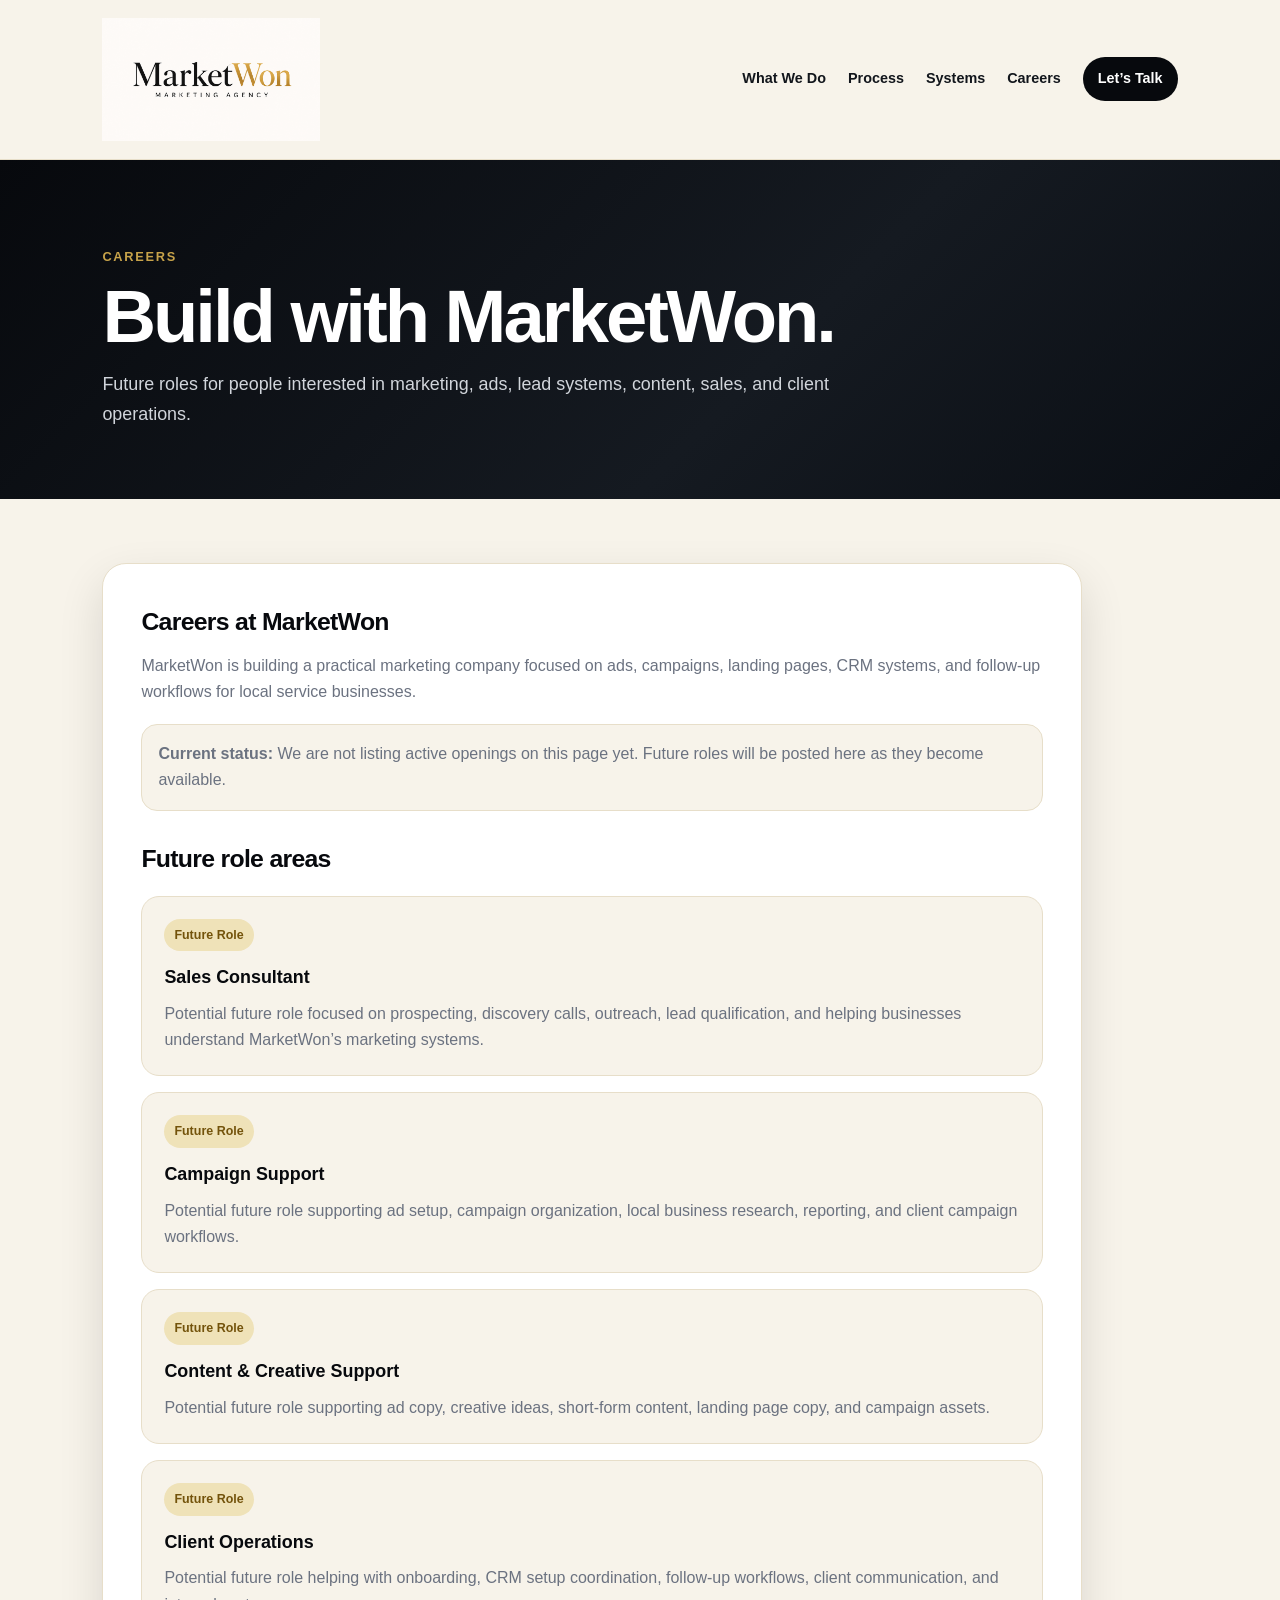
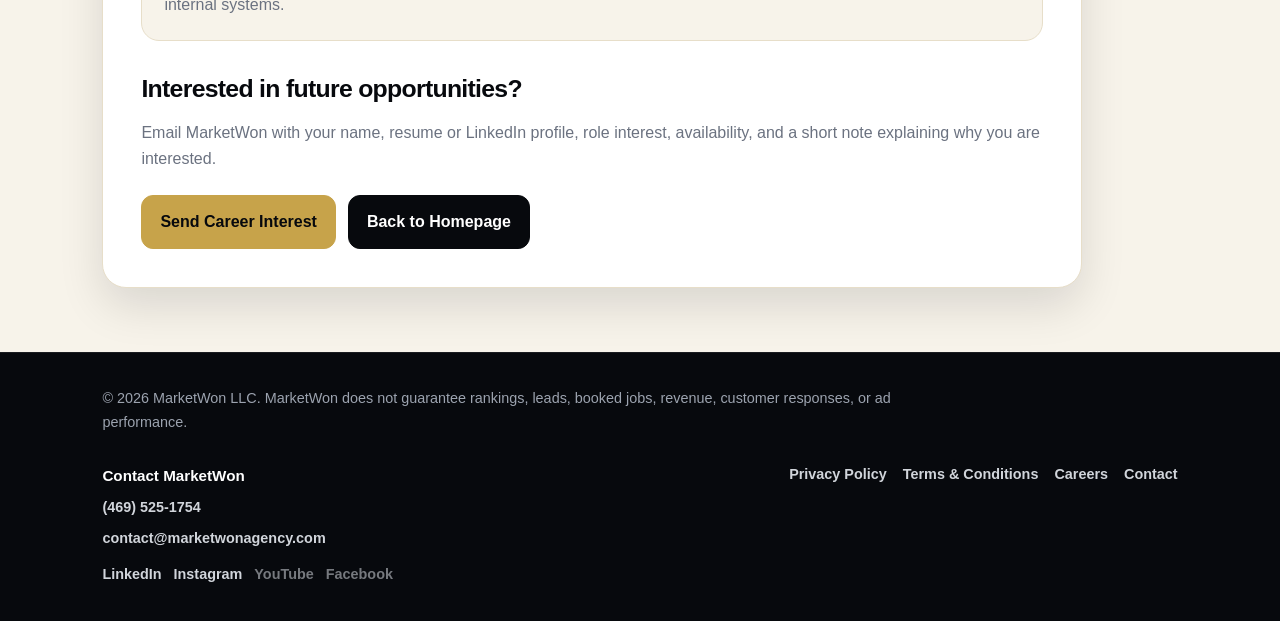
==== careers.html @ d6cac396 "Update favicon and site logo in careers.html" ====
<!DOCTYPE html>
<html lang="en">
<head>
  <meta charset="UTF-8" />
  <meta name="viewport" content="width=device-width, initial-scale=1.0" />
  <title>Careers | MarketWon Agency</title>
  <meta name="description" content="Future career opportunities at MarketWon, including sales, marketing, campaign support, content, and client operations." />
  <link rel="icon" href="MarketWon%20MW%20Logo.png" type="image/png" />
  <style>
    :root {
      --black: #07090D;
      --charcoal: #12161C;
      --cream: #F7F3EA;
      --cream-deep: #EFE7D6;
      --white: #FFFFFF;
      --gold: #C7A34A;
      --muted: #6B7280;
      --light-muted: #D1D5DB;
      --border: #E7DEC9;
      --shadow: rgba(7, 9, 13, 0.12);
    }

    * { box-sizing: border-box; margin: 0; padding: 0; }
    html { scroll-behavior: smooth; }
    body { font-family: Arial, Helvetica, sans-serif; background: var(--cream); color: var(--charcoal); line-height: 1.65; }
    header { background: rgba(247, 243, 234, 0.96); border-bottom: 1px solid var(--border); padding: 18px 8%; display: flex; align-items: center; justify-content: space-between; position: sticky; top: 0; z-index: 50; backdrop-filter: blur(10px); }
    .site-logo { width: 218px; height: auto; display: block; }
    nav { display: flex; align-items: center; gap: 22px; flex-wrap: wrap; }
    nav a { text-decoration: none; font-size: 0.9rem; font-weight: 800; color: var(--charcoal); transition: 0.2s ease; }
    nav a:hover { color: var(--gold); }
    .nav-cta { background: var(--black); color: var(--white); padding: 10px 15px; border-radius: 999px; }
    .nav-cta:hover { background: var(--gold); color: var(--black); }
    .page-hero { background: linear-gradient(135deg, #07090D 0%, #151A21 60%, #0A0E14 100%); color: var(--white); padding: 86px 8% 70px; }
    .eyebrow { color: var(--gold); text-transform: uppercase; font-size: 0.8rem; font-weight: 900; letter-spacing: 1.7px; margin-bottom: 14px; }
    h1 { max-width: 920px; font-size: clamp(2.6rem, 5.8vw, 5.2rem); line-height: 0.96; letter-spacing: -3px; margin-bottom: 18px; }
    .page-hero p { max-width: 760px; color: var(--light-muted); font-size: 1.12rem; }
    main { padding: 64px 8%; }
    .content-card { max-width: 980px; background: var(--white); border: 1px solid var(--border); border-radius: 24px; padding: 38px; box-shadow: 0 18px 45px var(--shadow); }
    .content-card h2 { color: var(--black); font-size: 1.55rem; letter-spacing: -0.7px; margin: 28px 0 10px; }
    .content-card h2:first-child { margin-top: 0; }
    .content-card h3 { color: var(--black); font-size: 1.12rem; margin: 18px 0 8px; }
    .content-card p, .content-card li { color: var(--muted); font-size: 1rem; }
    .content-card ul { margin: 10px 0 0 20px; }
    .content-card li { margin-bottom: 8px; }
    .notice { background: var(--cream); border: 1px solid var(--border); border-radius: 16px; padding: 16px; margin: 18px 0; color: var(--muted); }
    .button-row { display: flex; gap: 12px; flex-wrap: wrap; margin-top: 22px; }
    .btn { display: inline-block; text-decoration: none; font-weight: 900; padding: 13px 18px; border-radius: 12px; transition: 0.2s ease; }
    .btn-primary { background: var(--gold); color: var(--black); border: 1px solid var(--gold); }
    .btn-secondary { background: var(--black); color: var(--white); border: 1px solid var(--black); }
    .role-card { border: 1px solid var(--border); border-radius: 18px; padding: 22px; background: var(--cream); margin-top: 16px; }
    .role-card h3 { margin-top: 0; }
    .pill { display: inline-block; background: #EFE2B8; color: #73530B; padding: 6px 10px; border-radius: 999px; font-weight: 900; font-size: 0.78rem; margin-bottom: 12px; }
    footer { background: var(--black); color: #9CA3AF; padding: 34px 8%; font-size: 0.9rem; border-top: 1px solid rgba(255,255,255,0.08); }
    .footer-inner { display: flex; justify-content: space-between; gap: 28px; align-items: flex-start; flex-wrap: wrap; }
    .footer-copy { max-width: 820px; }
    .footer-links { display: flex; gap: 16px; flex-wrap: wrap; justify-content: flex-end; }
    .footer-links a { color: var(--light-muted); text-decoration: none; font-weight: 800; }
    .footer-links a:hover { color: var(--gold); } .footer-contact { min-width: 250px; display: grid; gap: 8px; color: var(--light-muted); } .footer-contact strong { color: var(--white); font-size: 0.95rem; } .footer-contact a, .footer-contact span { color: var(--light-muted); text-decoration: none; font-weight: 700; } .footer-contact a:hover { color: var(--gold); } .social-links { display: flex; gap: 12px; flex-wrap: wrap; margin-top: 4px; } .social-links a { color: var(--light-muted); text-decoration: none; font-weight: 800; } .social-links a:hover { color: var(--gold); } .social-links a[aria-disabled="true"] { opacity: 0.55; cursor: default; }
    @media (max-width: 850px) { header { flex-direction: column; align-items: flex-start; gap: 14px; } .site-logo { width: 190px; } h1 { letter-spacing: -2px; } .content-card { padding: 28px; } .footer-inner, .footer-links { justify-content: flex-start; } }

  </style>
</head>
<body>
  <header>
    <a href="index.html" aria-label="MarketWon homepage"><img src="MarketWon%20Agency%20Logo.png" alt="MarketWon Marketing Agency" class="site-logo"></a>
    <nav>
      <a href="index.html#what-we-do">What We Do</a>
      <a href="index.html#lead-system">Process</a>
      <a href="index.html#systems">Systems</a>
      <a href="careers.html">Careers</a>
      <a class="nav-cta" href="index.html#contact">Let’s Talk</a>
    </nav>
  </header>

  <section class="page-hero">
    <div class="eyebrow">Careers</div>
    <h1>Build with MarketWon.</h1>
    <p>Future roles for people interested in marketing, ads, lead systems, content, sales, and client operations.</p>
  </section>

  <main>
    <div class="content-card">
      <h2>Careers at MarketWon</h2>
      <p>MarketWon is building a practical marketing company focused on ads, campaigns, landing pages, CRM systems, and follow-up workflows for local service businesses.</p>

      <div class="notice">
        <strong>Current status:</strong> We are not listing active openings on this page yet. Future roles will be posted here as they become available.
      </div>

      <h2>Future role areas</h2>
      <div class="role-card">
        <span class="pill">Future Role</span>
        <h3>Sales Consultant</h3>
        <p>Potential future role focused on prospecting, discovery calls, outreach, lead qualification, and helping businesses understand MarketWon’s marketing systems.</p>
      </div>

      <div class="role-card">
        <span class="pill">Future Role</span>
        <h3>Campaign Support</h3>
        <p>Potential future role supporting ad setup, campaign organization, local business research, reporting, and client campaign workflows.</p>
      </div>

      <div class="role-card">
        <span class="pill">Future Role</span>
        <h3>Content & Creative Support</h3>
        <p>Potential future role supporting ad copy, creative ideas, short-form content, landing page copy, and campaign assets.</p>
      </div>

      <div class="role-card">
        <span class="pill">Future Role</span>
        <h3>Client Operations</h3>
        <p>Potential future role helping with onboarding, CRM setup coordination, follow-up workflows, client communication, and internal systems.</p>
      </div>

      <h2>Interested in future opportunities?</h2>
      <p>Email MarketWon with your name, resume or LinkedIn profile, role interest, availability, and a short note explaining why you are interested.</p>
      <div class="button-row">
        <a class="btn btn-primary" href="mailto:contact@marketwonagency.com?subject=Future Career Interest at MarketWon">Send Career Interest</a>
        <a class="btn btn-secondary" href="index.html">Back to Homepage</a>
      </div>
    </div>
  </main>

  <footer>
    <div class="footer-inner">
      <div class="footer-copy">
        <p>© 2026 MarketWon LLC. MarketWon does not guarantee rankings, leads, booked jobs, revenue, customer responses, or ad performance.</p>
      </div>
      <div class="footer-contact" aria-label="MarketWon contact information">
        <strong>Contact MarketWon</strong>
        <a href="tel:+14695251754">(469) 525-1754</a>
        <a href="mailto:contact@marketwonagency.com">contact@marketwonagency.com</a>
        <div class="social-links" aria-label="MarketWon social links">
          <a href="https://www.linkedin.com/in/hunter-holcomb/" target="_blank" rel="noopener">LinkedIn</a>
          <a href="https://www.instagram.com/hunterholcomb_/" target="_blank" rel="noopener">Instagram</a>
          <a href="#" aria-disabled="true">YouTube</a>
          <a href="#" aria-disabled="true">Facebook</a>
        </div>
      </div>

      <div class="footer-links" aria-label="Footer links">
        <a href="privacy.html">Privacy Policy</a>
        <a href="terms.html">Terms & Conditions</a>
        <a href="careers.html">Careers</a>
        <a href="mailto:contact@marketwonagency.com">Contact</a>
      </div>
    </div>
  </footer>
</body>
</html>
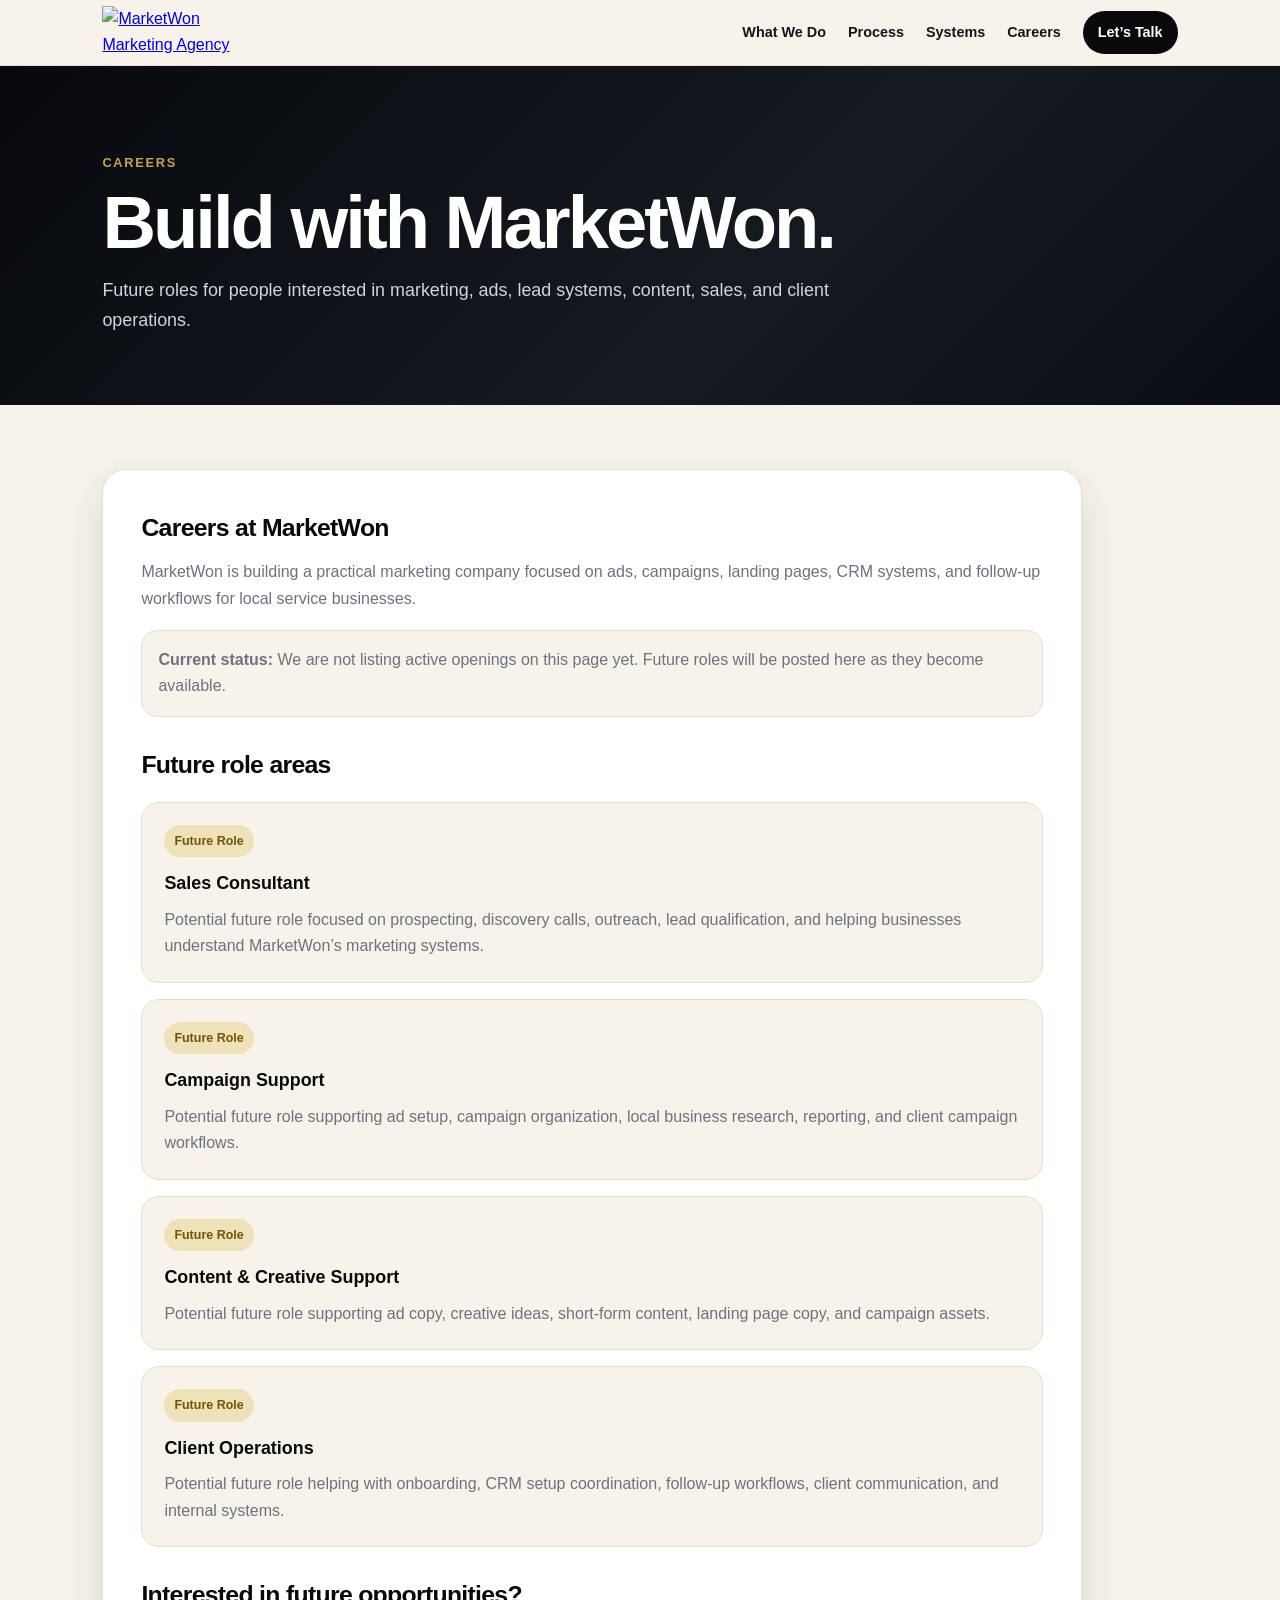
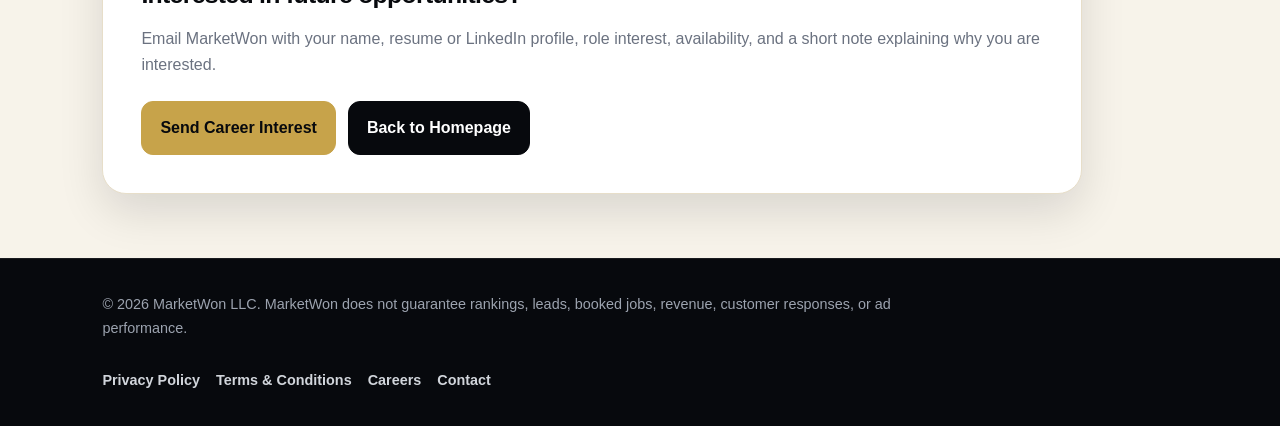
==== commit 32a2fb1b: "Update favicon and header styles in careers.html" ====
--- a/careers.html
+++ b/careers.html
@@ -5,7 +5,7 @@
   <meta name="viewport" content="width=device-width, initial-scale=1.0" />
   <title>Careers | MarketWon Agency</title>
   <meta name="description" content="Future career opportunities at MarketWon, including sales, marketing, campaign support, content, and client operations." />
-  <link rel="icon" href="MarketWon%20MW%20Logo.png" type="image/png" />
+  <link rel="icon" href="marketwon-mark.svg" type="image/svg+xml" />
   <style>
     :root {
       --black: #07090D;
@@ -23,8 +23,8 @@
     * { box-sizing: border-box; margin: 0; padding: 0; }
     html { scroll-behavior: smooth; }
     body { font-family: Arial, Helvetica, sans-serif; background: var(--cream); color: var(--charcoal); line-height: 1.65; }
-    header { background: rgba(247, 243, 234, 0.96); border-bottom: 1px solid var(--border); padding: 18px 8%; display: flex; align-items: center; justify-content: space-between; position: sticky; top: 0; z-index: 50; backdrop-filter: blur(10px); }
-    .site-logo { width: 218px; height: auto; display: block; }
+    header { background: rgba(247, 243, 234, 0.94); border-bottom: 1px solid rgba(231, 222, 201, 0.8); padding: 6px 8%; min-height: 62px; display: flex; align-items: center; justify-content: space-between; position: sticky; top: 0; z-index: 50; backdrop-filter: blur(12px); }
+    .site-logo { width: 172px; height: auto; display: block; object-fit: contain; }
     nav { display: flex; align-items: center; gap: 22px; flex-wrap: wrap; }
     nav a { text-decoration: none; font-size: 0.9rem; font-weight: 800; color: var(--charcoal); transition: 0.2s ease; }
     nav a:hover { color: var(--gold); }
@@ -55,14 +55,14 @@
     .footer-copy { max-width: 820px; }
     .footer-links { display: flex; gap: 16px; flex-wrap: wrap; justify-content: flex-end; }
     .footer-links a { color: var(--light-muted); text-decoration: none; font-weight: 800; }
-    .footer-links a:hover { color: var(--gold); } .footer-contact { min-width: 250px; display: grid; gap: 8px; color: var(--light-muted); } .footer-contact strong { color: var(--white); font-size: 0.95rem; } .footer-contact a, .footer-contact span { color: var(--light-muted); text-decoration: none; font-weight: 700; } .footer-contact a:hover { color: var(--gold); } .social-links { display: flex; gap: 12px; flex-wrap: wrap; margin-top: 4px; } .social-links a { color: var(--light-muted); text-decoration: none; font-weight: 800; } .social-links a:hover { color: var(--gold); } .social-links a[aria-disabled="true"] { opacity: 0.55; cursor: default; }
-    @media (max-width: 850px) { header { flex-direction: column; align-items: flex-start; gap: 14px; } .site-logo { width: 190px; } h1 { letter-spacing: -2px; } .content-card { padding: 28px; } .footer-inner, .footer-links { justify-content: flex-start; } }
+    .footer-links a:hover { color: var(--gold); }
+    @media (max-width: 850px) { header { flex-direction: column; align-items: flex-start; gap: 12px; } .site-logo { width: 165px; } h1 { letter-spacing: -2px; } .content-card { padding: 28px; } .footer-inner, .footer-links { justify-content: flex-start; } }
 
   </style>
 </head>
 <body>
   <header>
-    <a href="index.html" aria-label="MarketWon homepage"><img src="MarketWon%20Agency%20Logo.png" alt="MarketWon Marketing Agency" class="site-logo"></a>
+    <a href="index.html" aria-label="MarketWon homepage"><img src="marketwon-logo-transparent.png" alt="MarketWon Marketing Agency" class="site-logo"></a>
     <nav>
       <a href="index.html#what-we-do">What We Do</a>
       <a href="index.html#lead-system">Process</a>
@@ -126,18 +126,6 @@
       <div class="footer-copy">
         <p>© 2026 MarketWon LLC. MarketWon does not guarantee rankings, leads, booked jobs, revenue, customer responses, or ad performance.</p>
       </div>
-      <div class="footer-contact" aria-label="MarketWon contact information">
-        <strong>Contact MarketWon</strong>
-        <a href="tel:+14695251754">(469) 525-1754</a>
-        <a href="mailto:contact@marketwonagency.com">contact@marketwonagency.com</a>
-        <div class="social-links" aria-label="MarketWon social links">
-          <a href="https://www.linkedin.com/in/hunter-holcomb/" target="_blank" rel="noopener">LinkedIn</a>
-          <a href="https://www.instagram.com/hunterholcomb_/" target="_blank" rel="noopener">Instagram</a>
-          <a href="#" aria-disabled="true">YouTube</a>
-          <a href="#" aria-disabled="true">Facebook</a>
-        </div>
-      </div>
-
       <div class="footer-links" aria-label="Footer links">
         <a href="privacy.html">Privacy Policy</a>
         <a href="terms.html">Terms & Conditions</a>
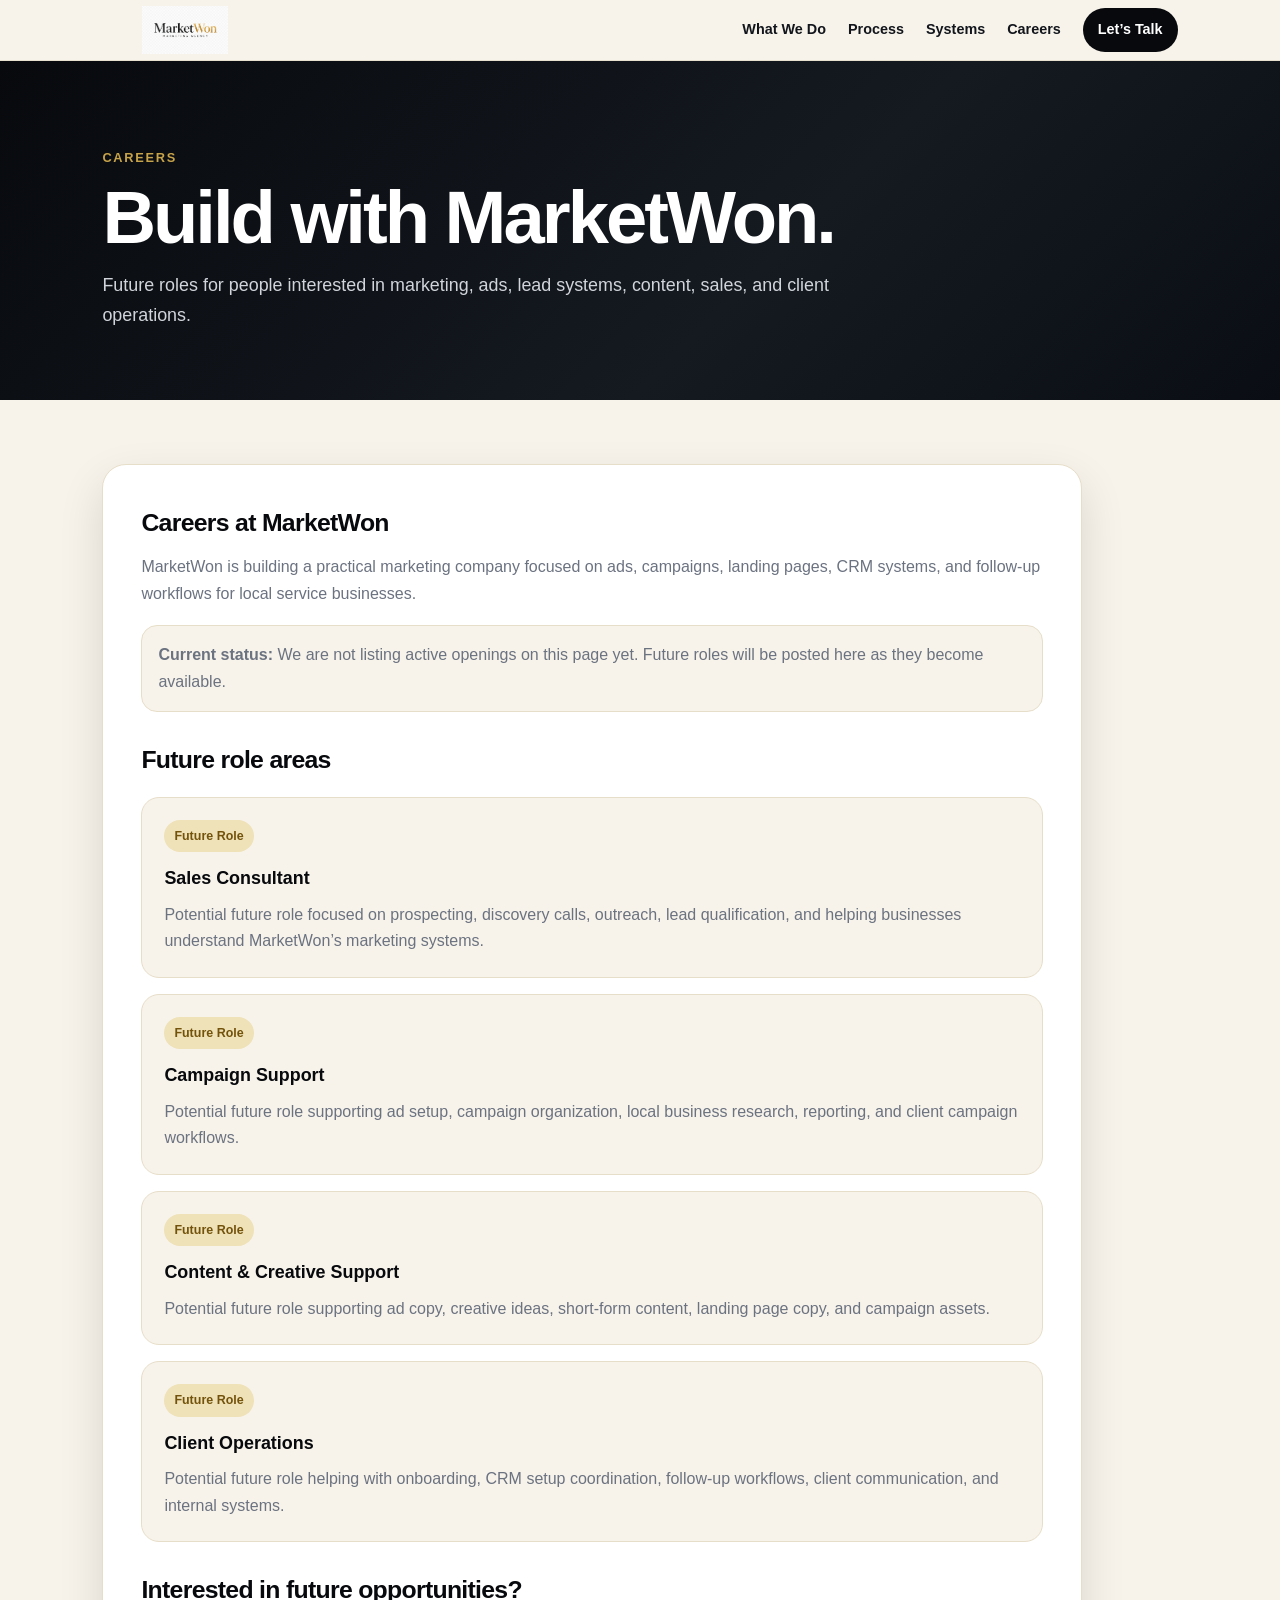
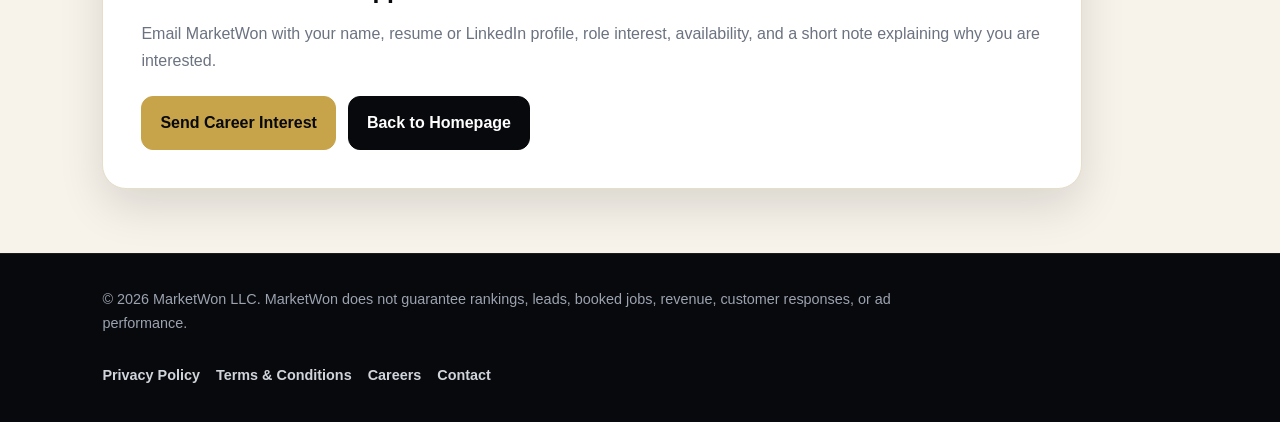
==== commit c111bd51: "Update careers.html" ====
--- a/careers.html
+++ b/careers.html
@@ -23,8 +23,8 @@
     * { box-sizing: border-box; margin: 0; padding: 0; }
     html { scroll-behavior: smooth; }
     body { font-family: Arial, Helvetica, sans-serif; background: var(--cream); color: var(--charcoal); line-height: 1.65; }
-    header { background: rgba(247, 243, 234, 0.94); border-bottom: 1px solid rgba(231, 222, 201, 0.8); padding: 6px 8%; min-height: 62px; display: flex; align-items: center; justify-content: space-between; position: sticky; top: 0; z-index: 50; backdrop-filter: blur(12px); }
-    .site-logo { width: 172px; height: auto; display: block; object-fit: contain; }
+    header { background: rgba(247, 243, 234, 0.94); border-bottom: 1px solid rgba(231, 222, 201, 0.8); padding: 6px 8%; min-height: 58px; display: flex; align-items: center; justify-content: space-between; position: sticky; top: 0; z-index: 50; backdrop-filter: blur(12px); }
+    .site-logo { width: 165px; max-height: 48px; height: auto; display: block; object-fit: contain; }
     nav { display: flex; align-items: center; gap: 22px; flex-wrap: wrap; }
     nav a { text-decoration: none; font-size: 0.9rem; font-weight: 800; color: var(--charcoal); transition: 0.2s ease; }
     nav a:hover { color: var(--gold); }
@@ -56,13 +56,13 @@
     .footer-links { display: flex; gap: 16px; flex-wrap: wrap; justify-content: flex-end; }
     .footer-links a { color: var(--light-muted); text-decoration: none; font-weight: 800; }
     .footer-links a:hover { color: var(--gold); }
-    @media (max-width: 850px) { header { flex-direction: column; align-items: flex-start; gap: 12px; } .site-logo { width: 165px; } h1 { letter-spacing: -2px; } .content-card { padding: 28px; } .footer-inner, .footer-links { justify-content: flex-start; } }
+    @media (max-width: 850px) { header { flex-direction: column; align-items: flex-start; gap: 12px; } .site-logo { width: 158px; max-height: 46px; } h1 { letter-spacing: -2px; } .content-card { padding: 28px; } .footer-inner, .footer-links { justify-content: flex-start; } }
 
   </style>
 </head>
 <body>
   <header>
-    <a href="index.html" aria-label="MarketWon homepage"><img src="marketwon-logo-transparent.png" alt="MarketWon Marketing Agency" class="site-logo"></a>
+    <a href="index.html" aria-label="MarketWon homepage"><img src="MarketWon%20Agency%20Logo%20-%20Transparant.png" alt="MarketWon Marketing Agency" class="site-logo"></a>
     <nav>
       <a href="index.html#what-we-do">What We Do</a>
       <a href="index.html#lead-system">Process</a>
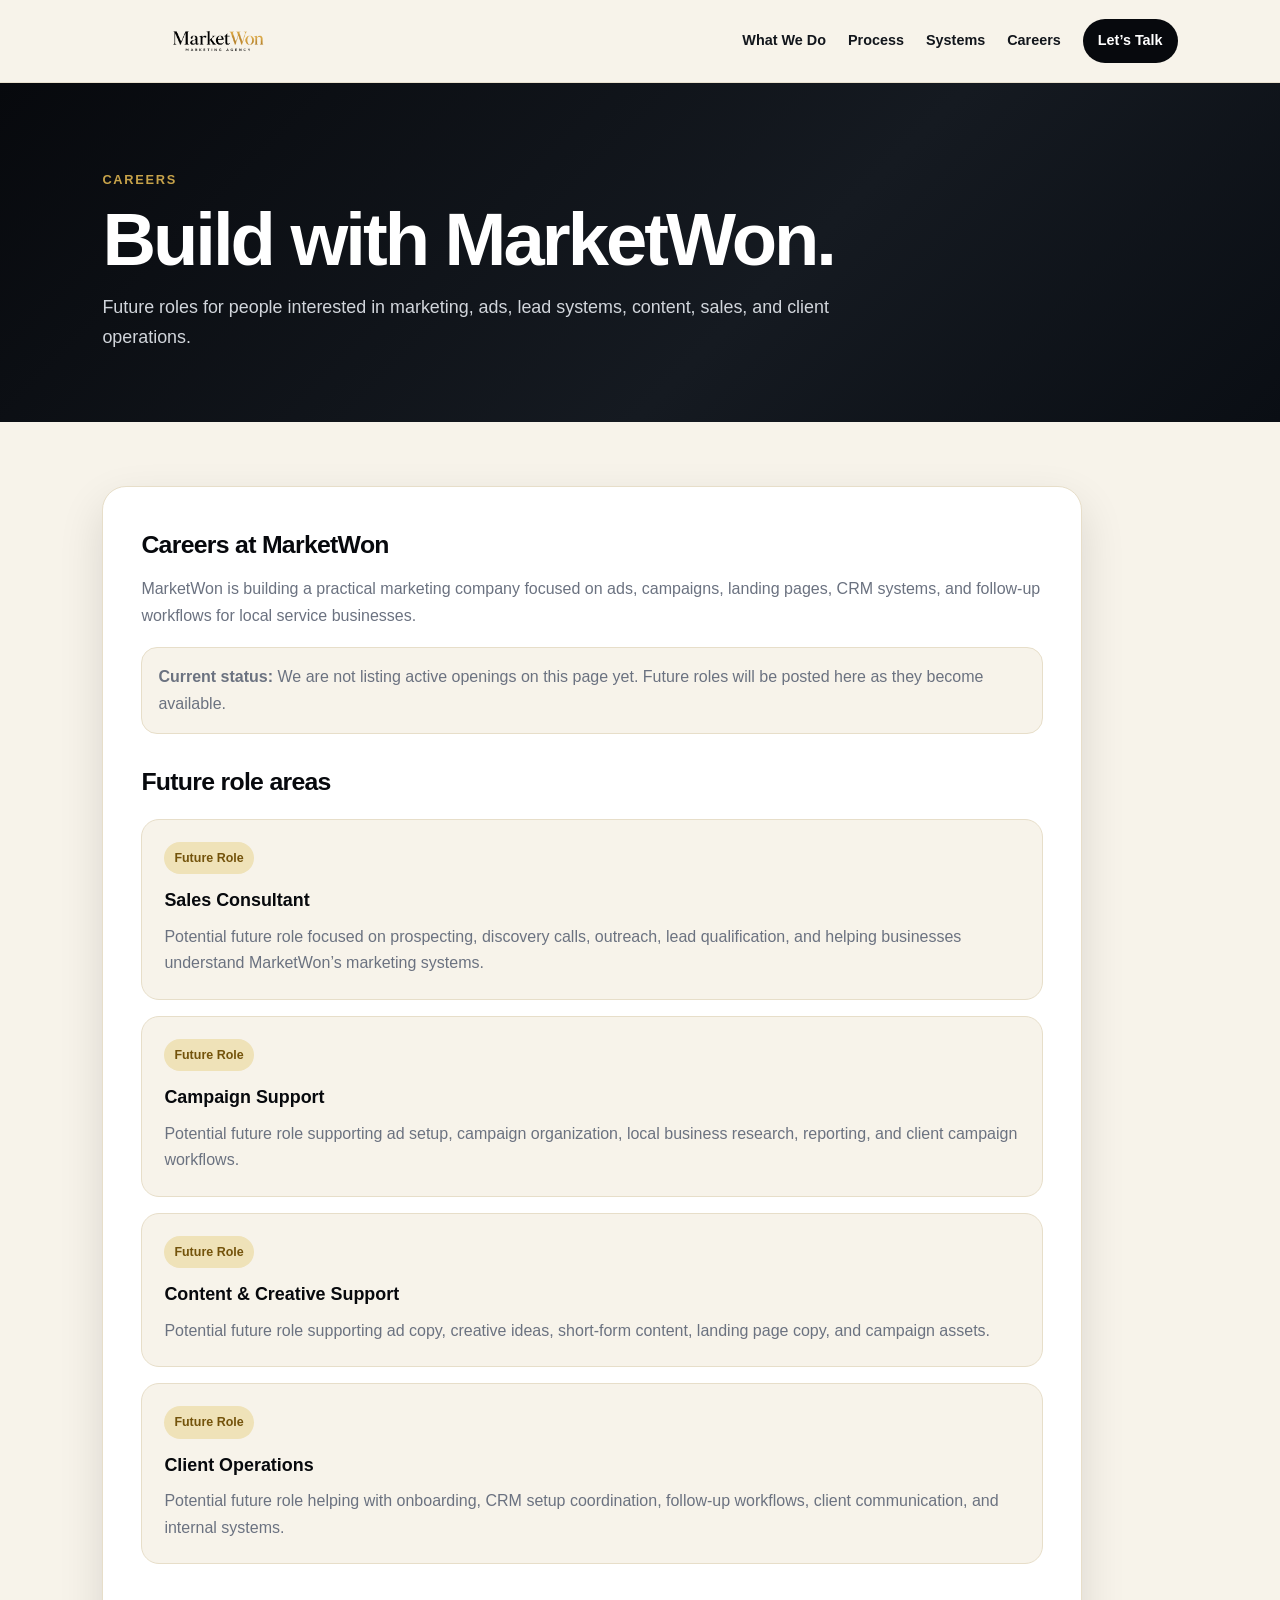
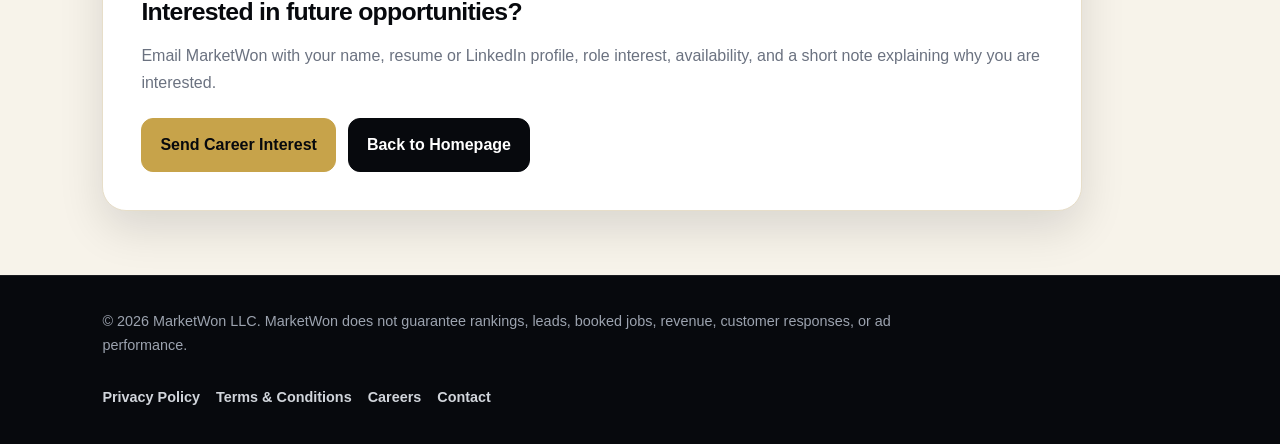
==== commit 38e91bb1: "Increase header logo size" ====
--- a/careers.html
+++ b/careers.html
@@ -24,7 +24,7 @@
     html { scroll-behavior: smooth; }
     body { font-family: Arial, Helvetica, sans-serif; background: var(--cream); color: var(--charcoal); line-height: 1.65; }
     header { background: rgba(247, 243, 234, 0.94); border-bottom: 1px solid rgba(231, 222, 201, 0.8); padding: 6px 8%; min-height: 58px; display: flex; align-items: center; justify-content: space-between; position: sticky; top: 0; z-index: 50; backdrop-filter: blur(12px); }
-    .site-logo { width: 165px; max-height: 48px; height: auto; display: block; object-fit: contain; }
+    .site-logo { width: 230px; max-height: 70px; height: auto; display: block; object-fit: contain; }
     nav { display: flex; align-items: center; gap: 22px; flex-wrap: wrap; }
     nav a { text-decoration: none; font-size: 0.9rem; font-weight: 800; color: var(--charcoal); transition: 0.2s ease; }
     nav a:hover { color: var(--gold); }
@@ -56,7 +56,7 @@
     .footer-links { display: flex; gap: 16px; flex-wrap: wrap; justify-content: flex-end; }
     .footer-links a { color: var(--light-muted); text-decoration: none; font-weight: 800; }
     .footer-links a:hover { color: var(--gold); }
-    @media (max-width: 850px) { header { flex-direction: column; align-items: flex-start; gap: 12px; } .site-logo { width: 158px; max-height: 46px; } h1 { letter-spacing: -2px; } .content-card { padding: 28px; } .footer-inner, .footer-links { justify-content: flex-start; } }
+    @media (max-width: 850px) { header { flex-direction: column; align-items: flex-start; gap: 12px; } .site-logo { width: 205px; max-height: 62px; } h1 { letter-spacing: -2px; } .content-card { padding: 28px; } .footer-inner, .footer-links { justify-content: flex-start; } }
 
   </style>
 </head>
@@ -134,5 +134,6 @@
       </div>
     </div>
   </footer>
+  <script src="https://widgets.leadconnectorhq.com/loader.js" data-resources-url="https://widgets.leadconnectorhq.com/chat-widget/loader.js" data-widget-id="6a38561ccab3f1c171444ecc" data-source="WEB_USER"></script>
 </body>
 </html>
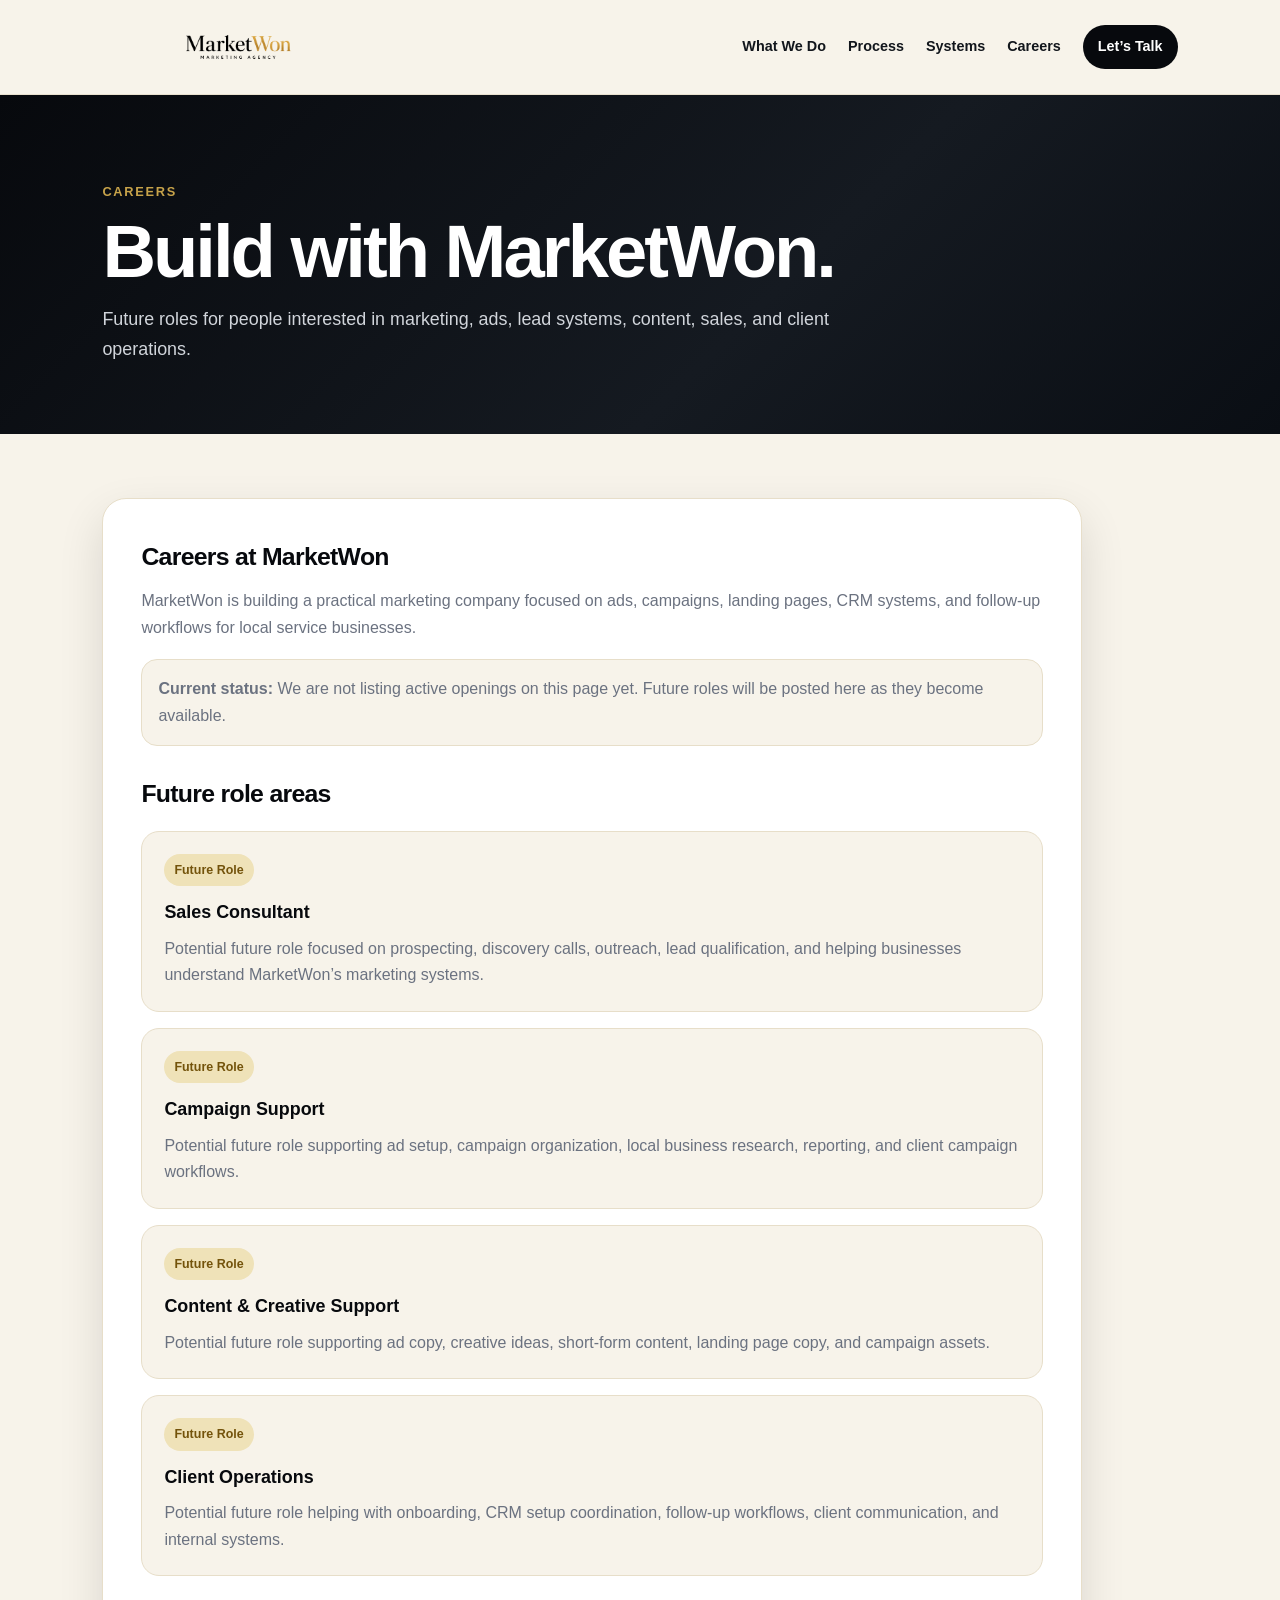
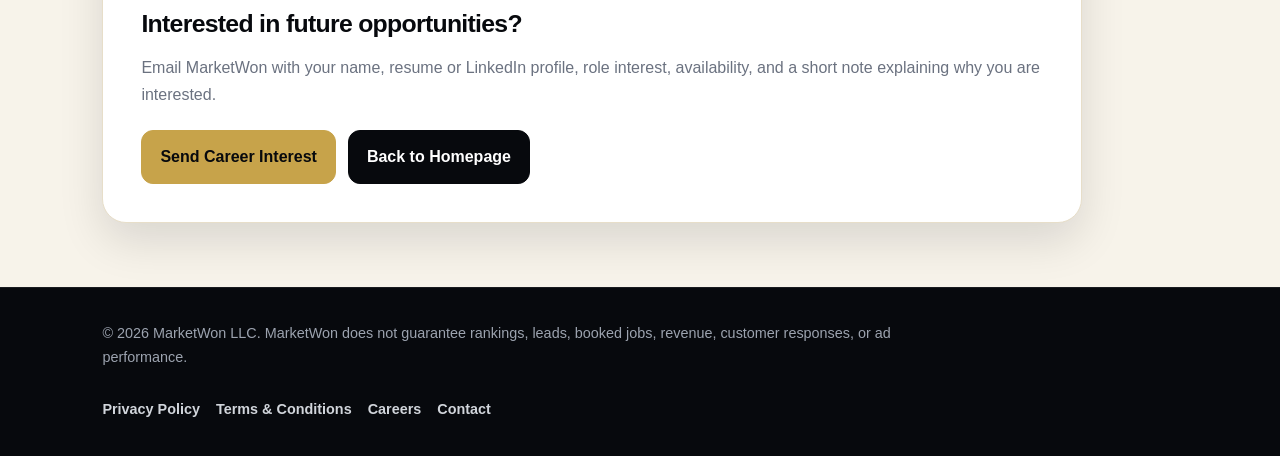
==== commit cc82469e: "Increase header logo size again" ====
--- a/careers.html
+++ b/careers.html
@@ -24,7 +24,7 @@
     html { scroll-behavior: smooth; }
     body { font-family: Arial, Helvetica, sans-serif; background: var(--cream); color: var(--charcoal); line-height: 1.65; }
     header { background: rgba(247, 243, 234, 0.94); border-bottom: 1px solid rgba(231, 222, 201, 0.8); padding: 6px 8%; min-height: 58px; display: flex; align-items: center; justify-content: space-between; position: sticky; top: 0; z-index: 50; backdrop-filter: blur(12px); }
-    .site-logo { width: 230px; max-height: 70px; height: auto; display: block; object-fit: contain; }
+    .site-logo { width: 270px; max-height: 82px; height: auto; display: block; object-fit: contain; }
     nav { display: flex; align-items: center; gap: 22px; flex-wrap: wrap; }
     nav a { text-decoration: none; font-size: 0.9rem; font-weight: 800; color: var(--charcoal); transition: 0.2s ease; }
     nav a:hover { color: var(--gold); }
@@ -56,7 +56,7 @@
     .footer-links { display: flex; gap: 16px; flex-wrap: wrap; justify-content: flex-end; }
     .footer-links a { color: var(--light-muted); text-decoration: none; font-weight: 800; }
     .footer-links a:hover { color: var(--gold); }
-    @media (max-width: 850px) { header { flex-direction: column; align-items: flex-start; gap: 12px; } .site-logo { width: 205px; max-height: 62px; } h1 { letter-spacing: -2px; } .content-card { padding: 28px; } .footer-inner, .footer-links { justify-content: flex-start; } }
+    @media (max-width: 850px) { header { flex-direction: column; align-items: flex-start; gap: 12px; } .site-logo { width: 235px; max-height: 72px; } h1 { letter-spacing: -2px; } .content-card { padding: 28px; } .footer-inner, .footer-links { justify-content: flex-start; } }
 
   </style>
 </head>
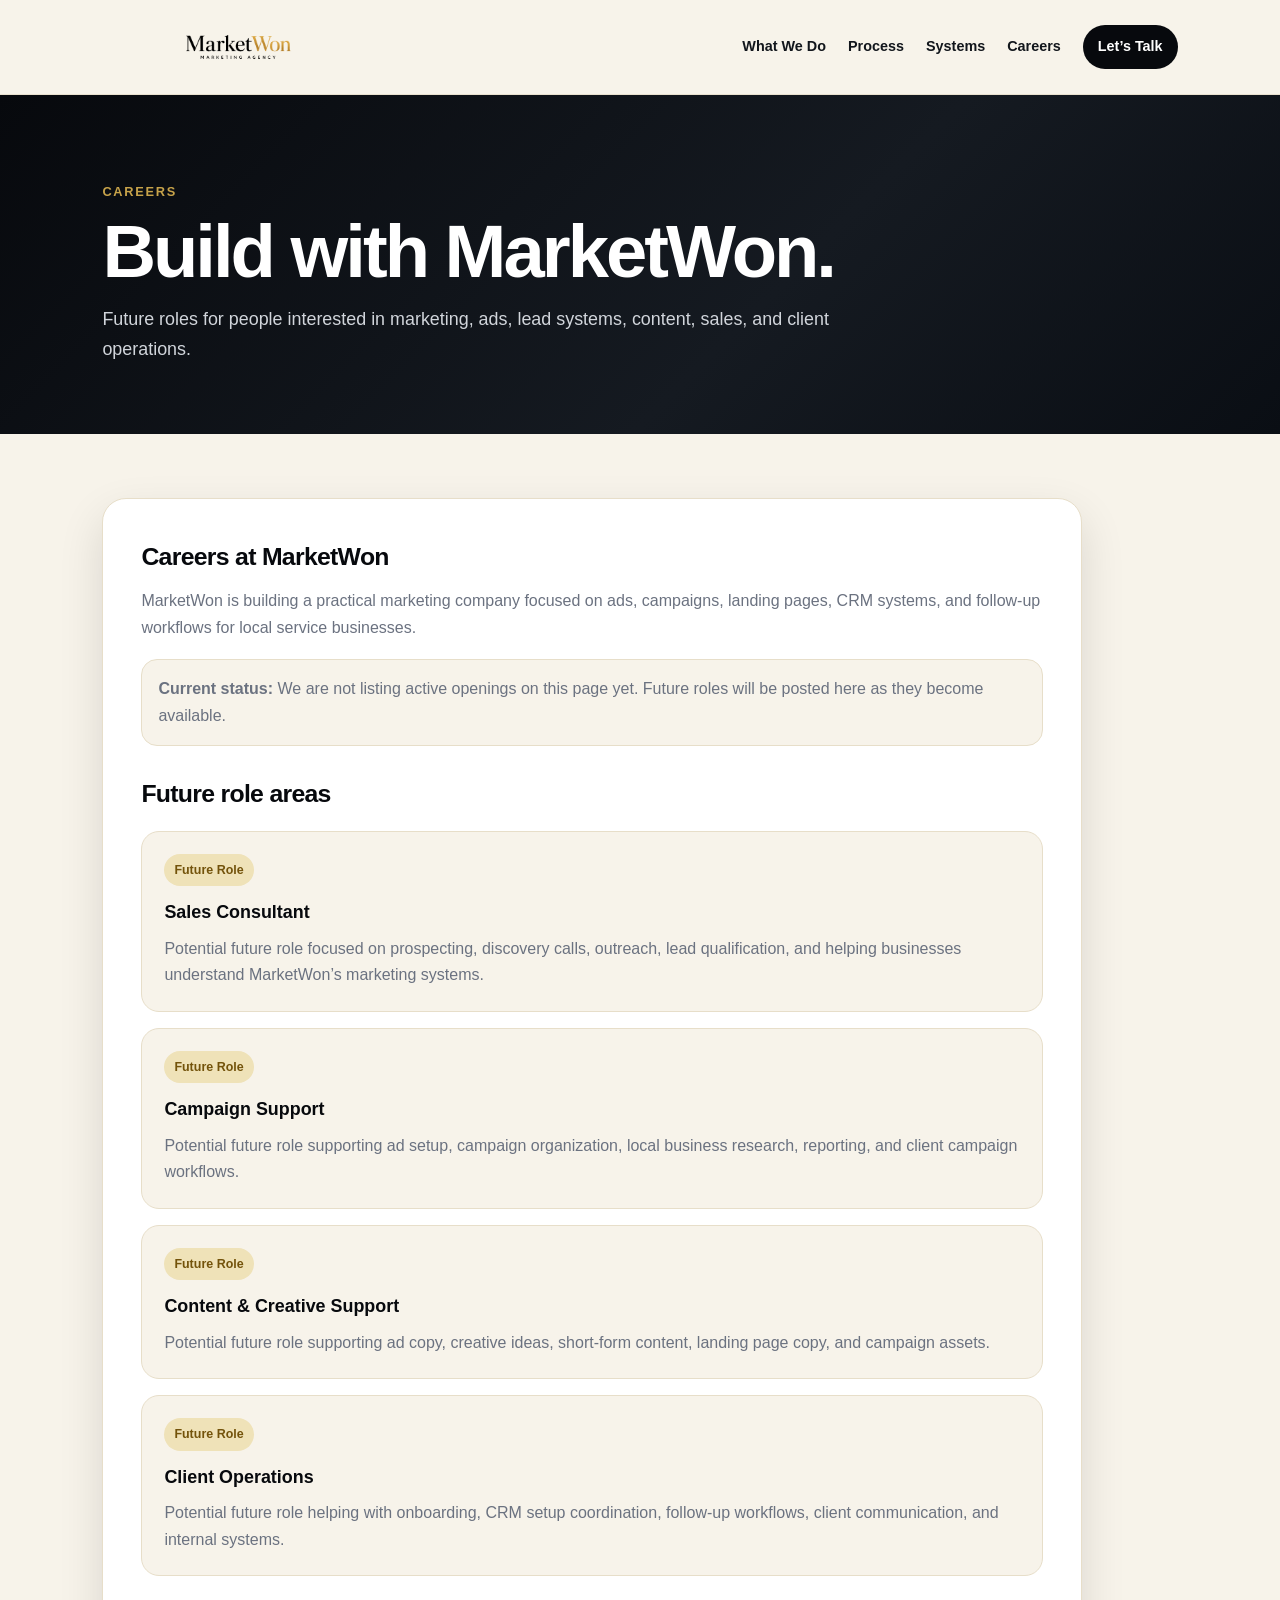
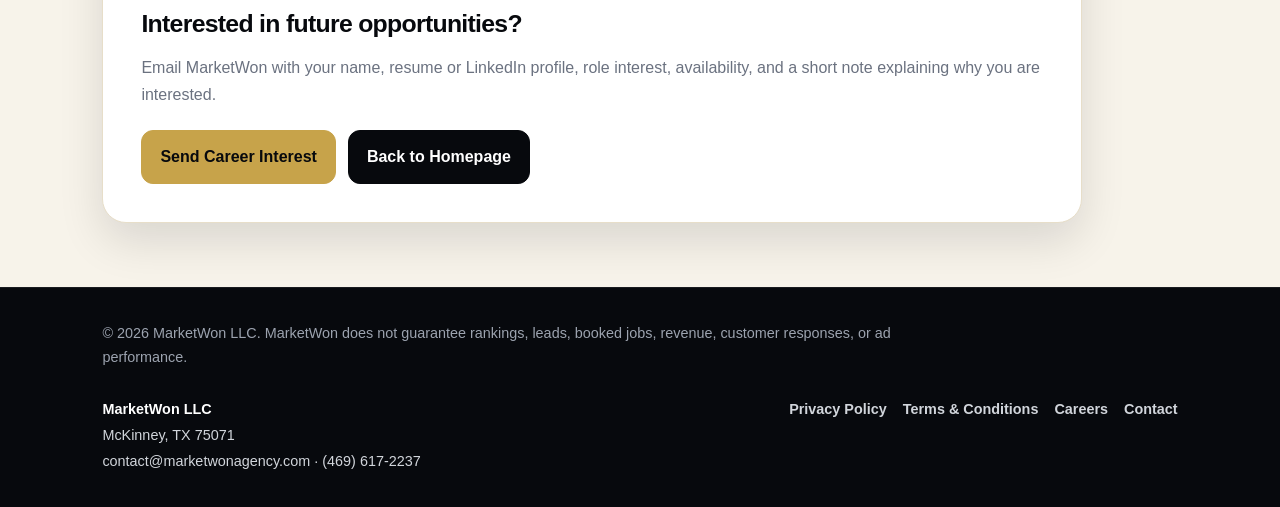
==== commit a21d9e79: "Update footer with contact details and copyright Added contact information and updated footer conten" ====
--- a/careers.html
+++ b/careers.html
@@ -123,9 +123,16 @@
 
   <footer>
     <div class="footer-inner">
-      <div class="footer-copy">
+            <div class="footer-copy">
         <p>© 2026 MarketWon LLC. MarketWon does not guarantee rankings, leads, booked jobs, revenue, customer responses, or ad performance.</p>
       </div>
+
+      <div class="footer-contact" aria-label="Business contact information" style="color: #D1D5DB; font-size: 0.9rem; line-height: 1.55;">
+        <p style="margin: 0 0 4px;"><strong style="color: #FFFFFF;">MarketWon LLC</strong></p>
+        <p style="margin: 0 0 4px;">McKinney, TX 75071</p>
+        <p style="margin: 0;">contact@marketwonagency.com · (469) 617-2237</p>
+      </div>
+
       <div class="footer-links" aria-label="Footer links">
         <a href="privacy.html">Privacy Policy</a>
         <a href="terms.html">Terms & Conditions</a>
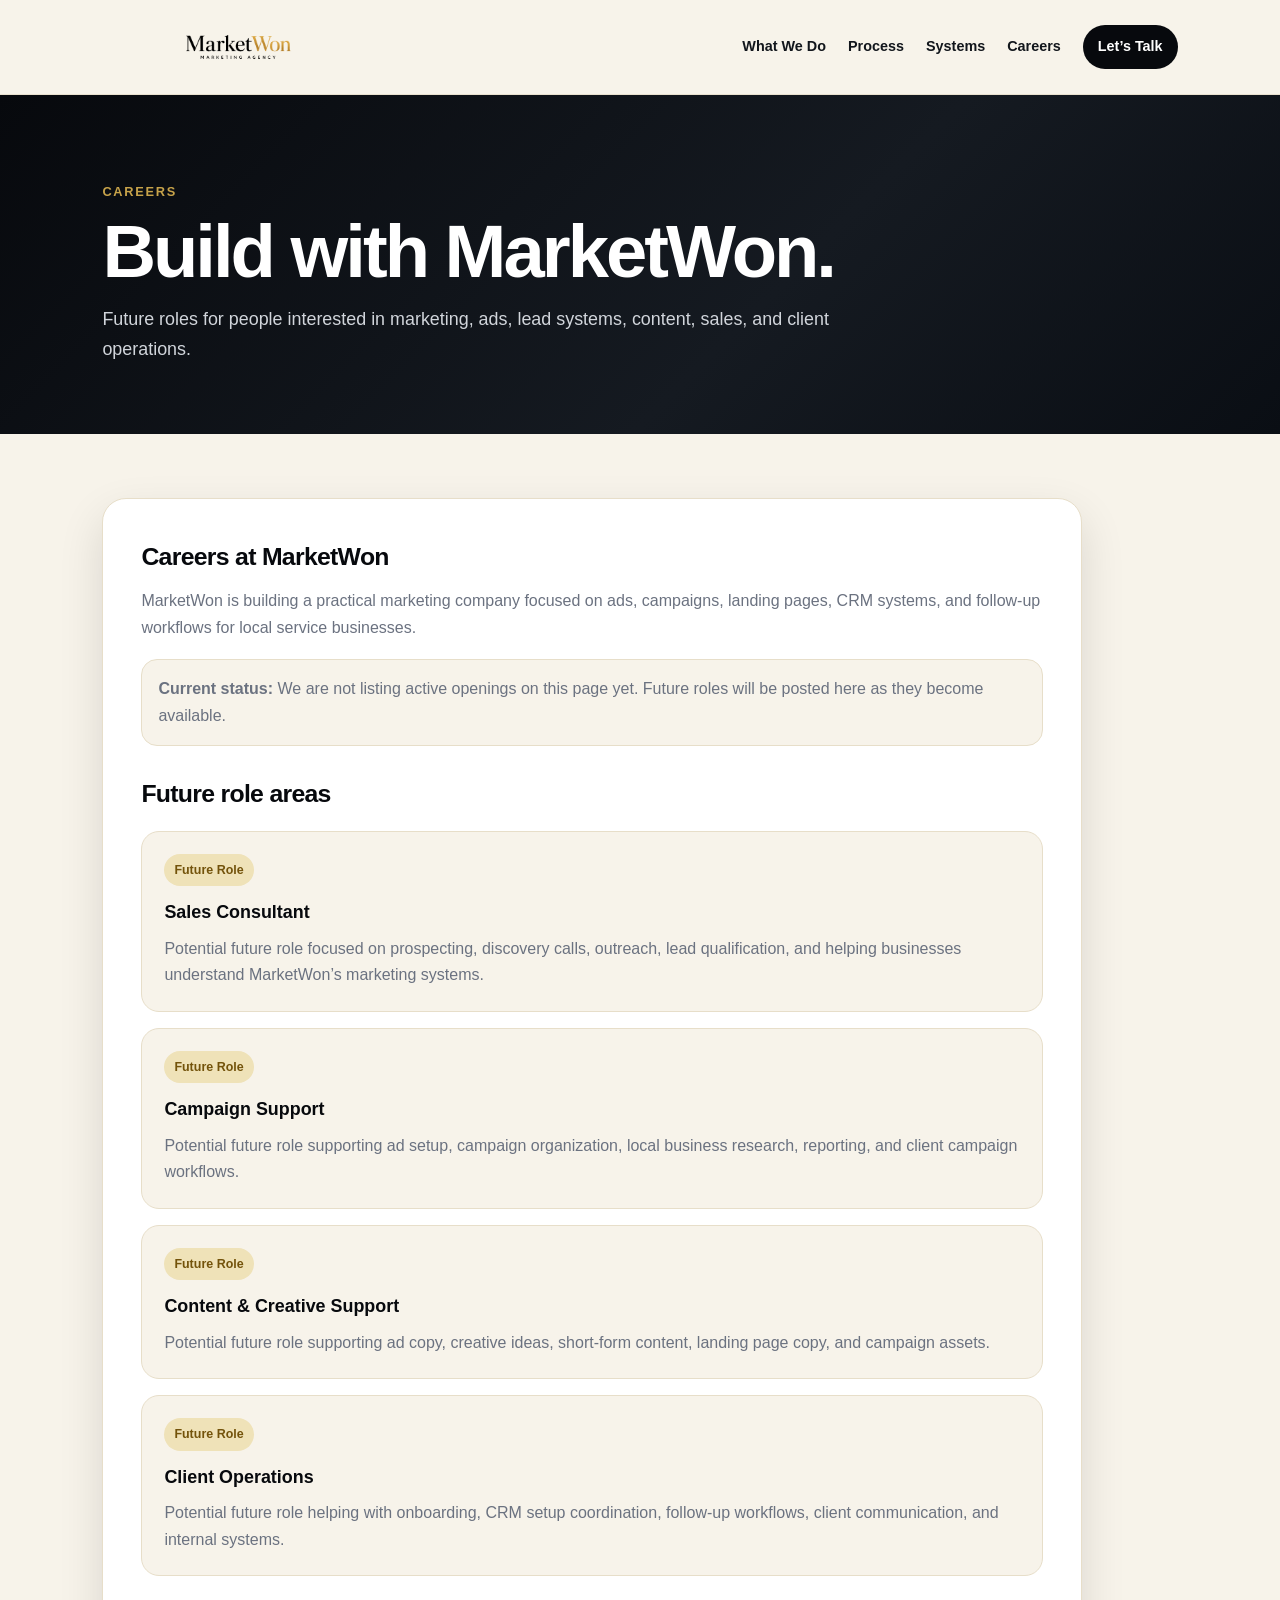
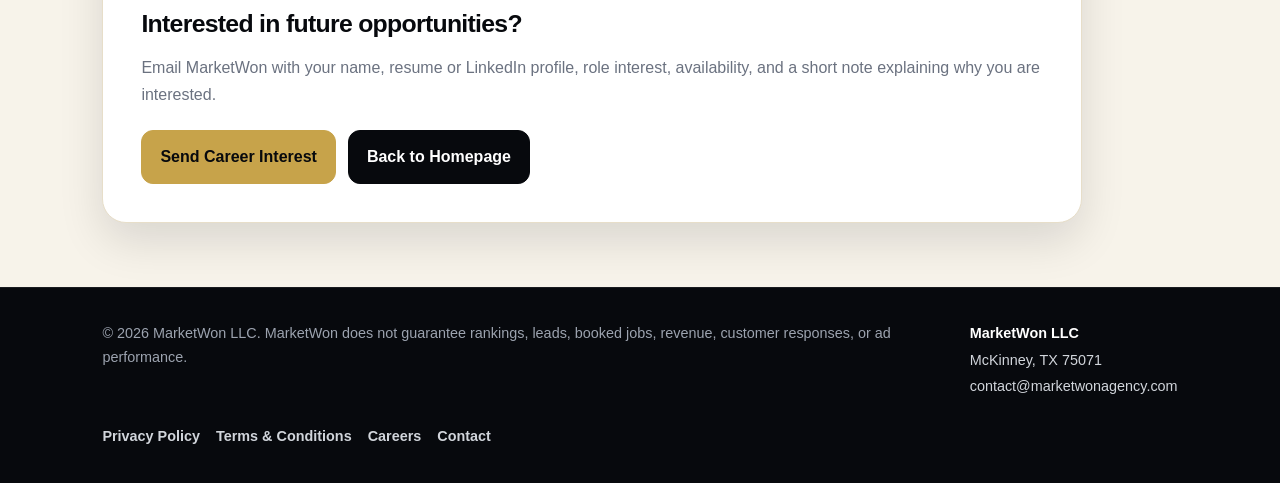
==== commit afdcabb9: "Update contact information in careers.html Removed phone number from contact information." ====
--- a/careers.html
+++ b/careers.html
@@ -130,7 +130,7 @@
       <div class="footer-contact" aria-label="Business contact information" style="color: #D1D5DB; font-size: 0.9rem; line-height: 1.55;">
         <p style="margin: 0 0 4px;"><strong style="color: #FFFFFF;">MarketWon LLC</strong></p>
         <p style="margin: 0 0 4px;">McKinney, TX 75071</p>
-        <p style="margin: 0;">contact@marketwonagency.com · (469) 617-2237</p>
+        <p style="margin: 0;">contact@marketwonagency.com</p>
       </div>
 
       <div class="footer-links" aria-label="Footer links">
